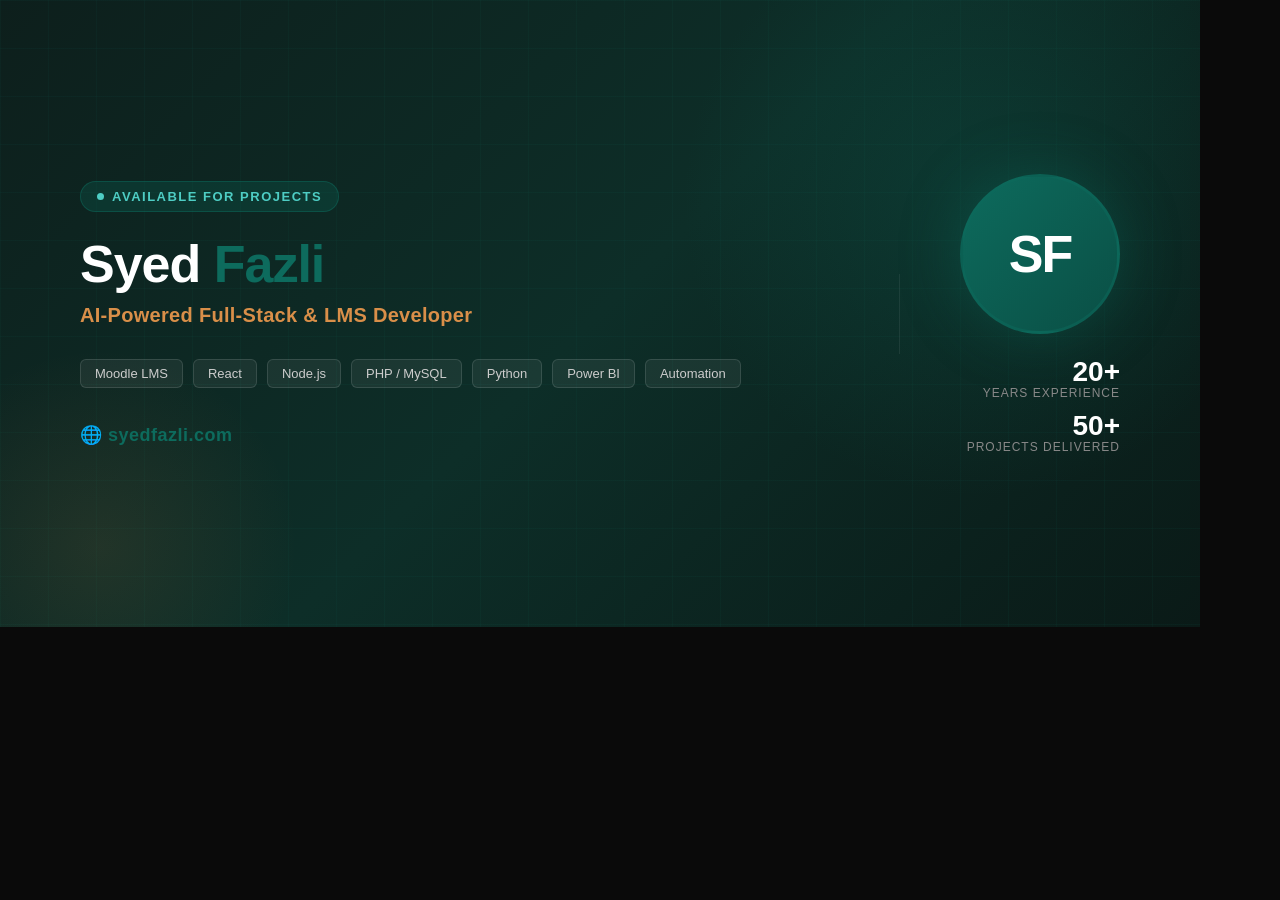
==== banner.html @ 3759130c "Add LinkedIn featured/post banner (1200x627)" ====
<!DOCTYPE html>
<html>
<head>
<meta charset="UTF-8"/>
<style>
  * { margin: 0; padding: 0; box-sizing: border-box; }
  body { width: 1200px; height: 627px; overflow: hidden; font-family: 'Segoe UI', Arial, sans-serif; background: #0a0a0a; }

  .banner {
    width: 1200px;
    height: 627px;
    background: linear-gradient(135deg, #0d1f1c 0%, #0d2e28 50%, #0a1a17 100%);
    position: relative;
    display: flex;
    align-items: center;
    padding: 60px 80px;
    overflow: hidden;
  }

  /* background grid pattern */
  .banner::before {
    content: '';
    position: absolute;
    inset: 0;
    background-image:
      linear-gradient(rgba(13,107,93,0.08) 1px, transparent 1px),
      linear-gradient(90deg, rgba(13,107,93,0.08) 1px, transparent 1px);
    background-size: 48px 48px;
  }

  /* glow orb */
  .orb {
    position: absolute;
    right: -80px;
    top: -100px;
    width: 600px;
    height: 600px;
    border-radius: 50%;
    background: radial-gradient(circle, rgba(13,107,93,0.25) 0%, transparent 70%);
    pointer-events: none;
  }
  .orb2 {
    position: absolute;
    left: -100px;
    bottom: -120px;
    width: 400px;
    height: 400px;
    border-radius: 50%;
    background: radial-gradient(circle, rgba(217,143,73,0.1) 0%, transparent 70%);
    pointer-events: none;
  }

  .left {
    flex: 1;
    position: relative;
    z-index: 2;
  }

  .available-badge {
    display: inline-flex;
    align-items: center;
    gap: 8px;
    background: rgba(13,107,93,0.25);
    border: 1px solid rgba(13,107,93,0.5);
    color: #4ecdc4;
    font-size: 13px;
    font-weight: 600;
    letter-spacing: 1.5px;
    text-transform: uppercase;
    padding: 7px 16px;
    border-radius: 100px;
    margin-bottom: 24px;
  }
  .available-badge .dot {
    width: 7px; height: 7px;
    border-radius: 50%;
    background: #4ecdc4;
    animation: pulse 2s infinite;
  }
  @keyframes pulse {
    0%,100% { opacity: 1; }
    50% { opacity: 0.3; }
  }

  h1 {
    font-size: 52px;
    font-weight: 800;
    color: #ffffff;
    line-height: 1.1;
    margin-bottom: 10px;
    letter-spacing: -1px;
  }
  h1 span { color: #0d6b5d; }

  .subtitle {
    font-size: 20px;
    color: #d98f49;
    font-weight: 600;
    margin-bottom: 32px;
    letter-spacing: 0.3px;
  }

  .pills {
    display: flex;
    flex-wrap: wrap;
    gap: 10px;
    margin-bottom: 36px;
  }
  .pill {
    background: rgba(255,255,255,0.06);
    border: 1px solid rgba(255,255,255,0.12);
    color: #ccc;
    font-size: 13px;
    font-weight: 500;
    padding: 6px 14px;
    border-radius: 6px;
  }

  .url {
    font-size: 18px;
    color: #ffffff;
    font-weight: 700;
    letter-spacing: 0.5px;
  }
  .url span { color: #0d6b5d; }

  .right {
    position: relative;
    z-index: 2;
    display: flex;
    flex-direction: column;
    align-items: flex-end;
    gap: 16px;
  }

  .initials-circle {
    width: 160px;
    height: 160px;
    border-radius: 50%;
    background: linear-gradient(135deg, #0d6b5d, #0a4f45);
    border: 3px solid rgba(13,107,93,0.5);
    display: flex;
    align-items: center;
    justify-content: center;
    font-size: 52px;
    font-weight: 800;
    color: white;
    letter-spacing: -2px;
    box-shadow: 0 0 60px rgba(13,107,93,0.4);
  }

  .stats {
    display: flex;
    flex-direction: column;
    gap: 12px;
    margin-top: 8px;
  }
  .stat {
    text-align: right;
  }
  .stat .num {
    font-size: 28px;
    font-weight: 800;
    color: #ffffff;
    line-height: 1;
  }
  .stat .label {
    font-size: 12px;
    color: #888;
    font-weight: 500;
    text-transform: uppercase;
    letter-spacing: 1px;
  }

  .divider {
    width: 1px;
    height: 80px;
    background: rgba(255,255,255,0.08);
    margin: 0 60px;
  }
</style>
</head>
<body>
<div class="banner">
  <div class="orb"></div>
  <div class="orb2"></div>

  <div class="left">
    <div class="available-badge">
      <span class="dot"></span>
      Available for Projects
    </div>
    <h1>Syed <span>Fazli</span></h1>
    <p class="subtitle">AI-Powered Full-Stack &amp; LMS Developer</p>
    <div class="pills">
      <span class="pill">Moodle LMS</span>
      <span class="pill">React</span>
      <span class="pill">Node.js</span>
      <span class="pill">PHP / MySQL</span>
      <span class="pill">Python</span>
      <span class="pill">Power BI</span>
      <span class="pill">Automation</span>
    </div>
    <p class="url">🌐 <span>syedfazli.com</span></p>
  </div>

  <div class="divider"></div>

  <div class="right">
    <div class="initials-circle">SF</div>
    <div class="stats">
      <div class="stat">
        <div class="num">20+</div>
        <div class="label">Years Experience</div>
      </div>
      <div class="stat">
        <div class="num">50+</div>
        <div class="label">Projects Delivered</div>
      </div>
    </div>
  </div>
</div>
</body>
</html>
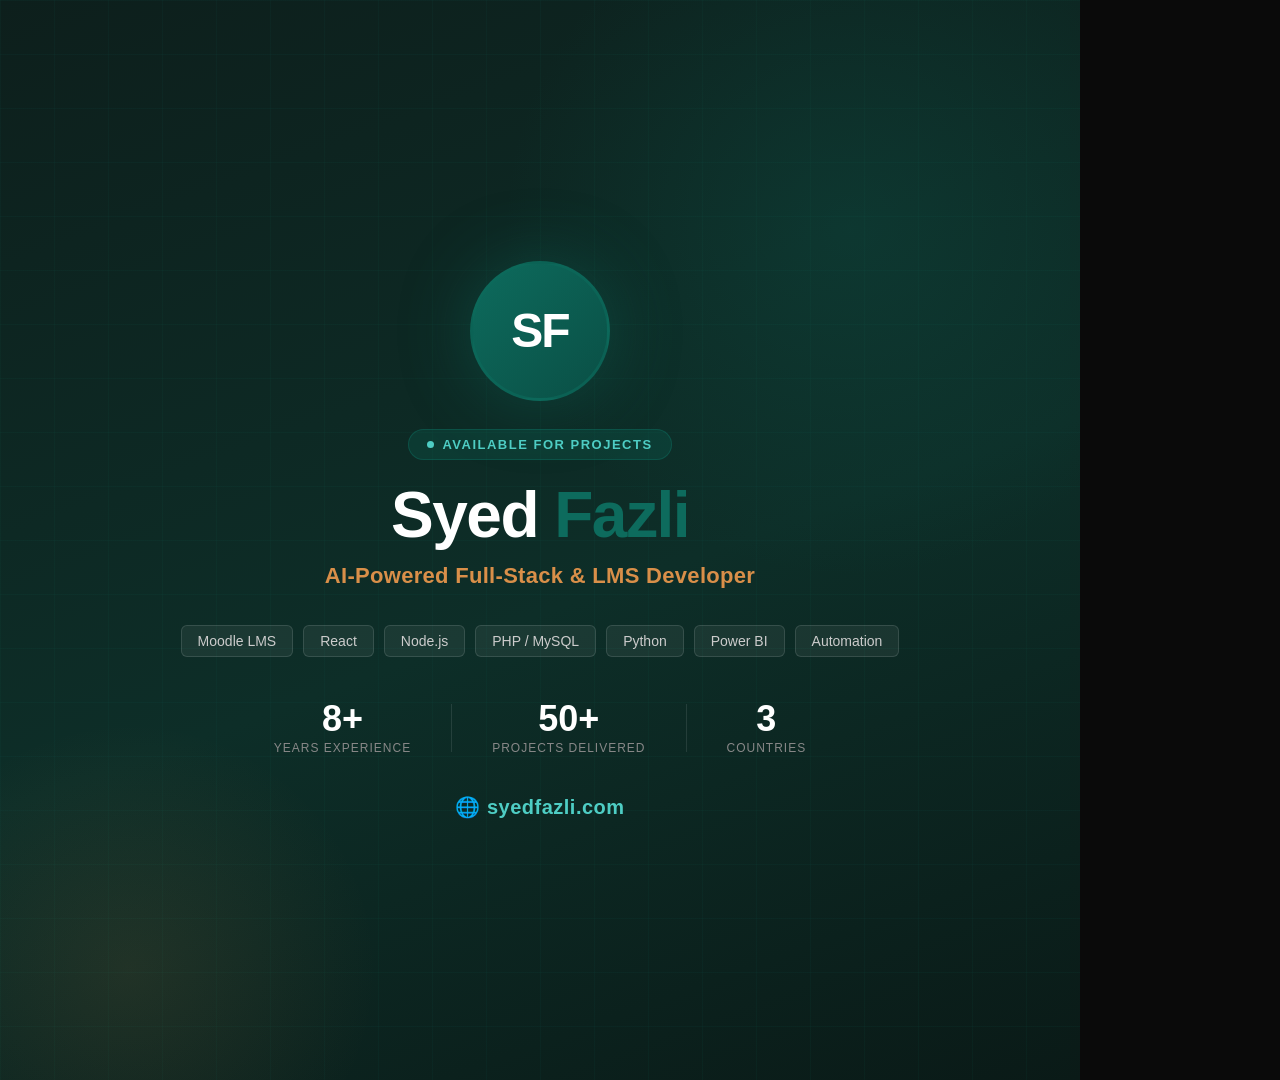
==== commit 0194ddf7: "Resize banner to 1080x1080 square LinkedIn post format" ====
--- a/banner.html
+++ b/banner.html
@@ -4,17 +4,20 @@
 <meta charset="UTF-8"/>
 <style>
   * { margin: 0; padding: 0; box-sizing: border-box; }
-  body { width: 1200px; height: 627px; overflow: hidden; font-family: 'Segoe UI', Arial, sans-serif; background: #0a0a0a; }
+  body { width: 1080px; height: 1080px; overflow: hidden; font-family: 'Segoe UI', Arial, sans-serif; background: #0a0a0a; }
 
   .banner {
-    width: 1200px;
-    height: 627px;
-    background: linear-gradient(135deg, #0d1f1c 0%, #0d2e28 50%, #0a1a17 100%);
+    width: 1080px;
+    height: 1080px;
+    background: linear-gradient(160deg, #0d1f1c 0%, #0d2e28 55%, #0a1a17 100%);
     position: relative;
     display: flex;
-    align-items: center;
-    padding: 60px 80px;
+    flex-direction: column;
+    align-items: center;
+    justify-content: center;
+    padding: 80px 90px;
     overflow: hidden;
+    text-align: center;
   }
 
   /* background grid pattern */
@@ -25,35 +28,56 @@
     background-image:
       linear-gradient(rgba(13,107,93,0.08) 1px, transparent 1px),
       linear-gradient(90deg, rgba(13,107,93,0.08) 1px, transparent 1px);
-    background-size: 48px 48px;
-  }
-
-  /* glow orb */
+    background-size: 54px 54px;
+  }
+
+  /* glow orbs */
   .orb {
     position: absolute;
-    right: -80px;
-    top: -100px;
-    width: 600px;
-    height: 600px;
-    border-radius: 50%;
-    background: radial-gradient(circle, rgba(13,107,93,0.25) 0%, transparent 70%);
+    right: -120px;
+    top: -120px;
+    width: 700px;
+    height: 700px;
+    border-radius: 50%;
+    background: radial-gradient(circle, rgba(13,107,93,0.22) 0%, transparent 70%);
     pointer-events: none;
   }
   .orb2 {
     position: absolute;
-    left: -100px;
-    bottom: -120px;
-    width: 400px;
-    height: 400px;
+    left: -120px;
+    bottom: -140px;
+    width: 500px;
+    height: 500px;
     border-radius: 50%;
     background: radial-gradient(circle, rgba(217,143,73,0.1) 0%, transparent 70%);
     pointer-events: none;
   }
 
-  .left {
-    flex: 1;
+  .content {
     position: relative;
     z-index: 2;
+    display: flex;
+    flex-direction: column;
+    align-items: center;
+    gap: 0;
+    width: 100%;
+  }
+
+  .initials-circle {
+    width: 140px;
+    height: 140px;
+    border-radius: 50%;
+    background: linear-gradient(135deg, #0d6b5d, #0a4f45);
+    border: 3px solid rgba(13,107,93,0.6);
+    display: flex;
+    align-items: center;
+    justify-content: center;
+    font-size: 48px;
+    font-weight: 800;
+    color: white;
+    letter-spacing: -2px;
+    box-shadow: 0 0 70px rgba(13,107,93,0.45);
+    margin-bottom: 28px;
   }
 
   .available-badge {
@@ -67,9 +91,9 @@
     font-weight: 600;
     letter-spacing: 1.5px;
     text-transform: uppercase;
-    padding: 7px 16px;
+    padding: 7px 18px;
     border-radius: 100px;
-    margin-bottom: 24px;
+    margin-bottom: 22px;
   }
   .available-badge .dot {
     width: 7px; height: 7px;
@@ -83,83 +107,53 @@
   }
 
   h1 {
-    font-size: 52px;
+    font-size: 64px;
     font-weight: 800;
     color: #ffffff;
-    line-height: 1.1;
-    margin-bottom: 10px;
-    letter-spacing: -1px;
+    line-height: 1.05;
+    margin-bottom: 14px;
+    letter-spacing: -1.5px;
   }
   h1 span { color: #0d6b5d; }
 
   .subtitle {
-    font-size: 20px;
+    font-size: 22px;
     color: #d98f49;
     font-weight: 600;
-    margin-bottom: 32px;
+    margin-bottom: 36px;
     letter-spacing: 0.3px;
   }
 
   .pills {
     display: flex;
     flex-wrap: wrap;
+    justify-content: center;
     gap: 10px;
-    margin-bottom: 36px;
+    margin-bottom: 44px;
+    max-width: 780px;
   }
   .pill {
     background: rgba(255,255,255,0.06);
     border: 1px solid rgba(255,255,255,0.12);
     color: #ccc;
-    font-size: 13px;
+    font-size: 14px;
     font-weight: 500;
-    padding: 6px 14px;
+    padding: 7px 16px;
     border-radius: 6px;
   }
 
-  .url {
-    font-size: 18px;
-    color: #ffffff;
-    font-weight: 700;
-    letter-spacing: 0.5px;
-  }
-  .url span { color: #0d6b5d; }
-
-  .right {
-    position: relative;
-    z-index: 2;
-    display: flex;
-    flex-direction: column;
-    align-items: flex-end;
-    gap: 16px;
-  }
-
-  .initials-circle {
-    width: 160px;
-    height: 160px;
-    border-radius: 50%;
-    background: linear-gradient(135deg, #0d6b5d, #0a4f45);
-    border: 3px solid rgba(13,107,93,0.5);
-    display: flex;
-    align-items: center;
-    justify-content: center;
-    font-size: 52px;
-    font-weight: 800;
-    color: white;
-    letter-spacing: -2px;
-    box-shadow: 0 0 60px rgba(13,107,93,0.4);
-  }
-
-  .stats {
-    display: flex;
-    flex-direction: column;
-    gap: 12px;
-    margin-top: 8px;
+  .stats-row {
+    display: flex;
+    align-items: center;
+    gap: 0;
+    margin-bottom: 40px;
   }
   .stat {
-    text-align: right;
+    text-align: center;
+    padding: 0 40px;
   }
   .stat .num {
-    font-size: 28px;
+    font-size: 36px;
     font-weight: 800;
     color: #ffffff;
     line-height: 1;
@@ -170,14 +164,21 @@
     font-weight: 500;
     text-transform: uppercase;
     letter-spacing: 1px;
-  }
-
-  .divider {
+    margin-top: 4px;
+  }
+  .stat-divider {
     width: 1px;
-    height: 80px;
-    background: rgba(255,255,255,0.08);
-    margin: 0 60px;
-  }
+    height: 48px;
+    background: rgba(255,255,255,0.1);
+  }
+
+  .url {
+    font-size: 20px;
+    color: #ffffff;
+    font-weight: 700;
+    letter-spacing: 0.5px;
+  }
+  .url span { color: #4ecdc4; }
 </style>
 </head>
 <body>
@@ -185,7 +186,8 @@
   <div class="orb"></div>
   <div class="orb2"></div>
 
-  <div class="left">
+  <div class="content">
+    <div class="initials-circle">SF</div>
     <div class="available-badge">
       <span class="dot"></span>
       Available for Projects
@@ -201,23 +203,23 @@
       <span class="pill">Power BI</span>
       <span class="pill">Automation</span>
     </div>
-    <p class="url">🌐 <span>syedfazli.com</span></p>
-  </div>
-
-  <div class="divider"></div>
-
-  <div class="right">
-    <div class="initials-circle">SF</div>
-    <div class="stats">
+    <div class="stats-row">
       <div class="stat">
-        <div class="num">20+</div>
+        <div class="num">8+</div>
         <div class="label">Years Experience</div>
       </div>
+      <div class="stat-divider"></div>
       <div class="stat">
         <div class="num">50+</div>
         <div class="label">Projects Delivered</div>
       </div>
+      <div class="stat-divider"></div>
+      <div class="stat">
+        <div class="num">3</div>
+        <div class="label">Countries</div>
+      </div>
     </div>
+    <p class="url">🌐 <span>syedfazli.com</span></p>
   </div>
 </div>
 </body>
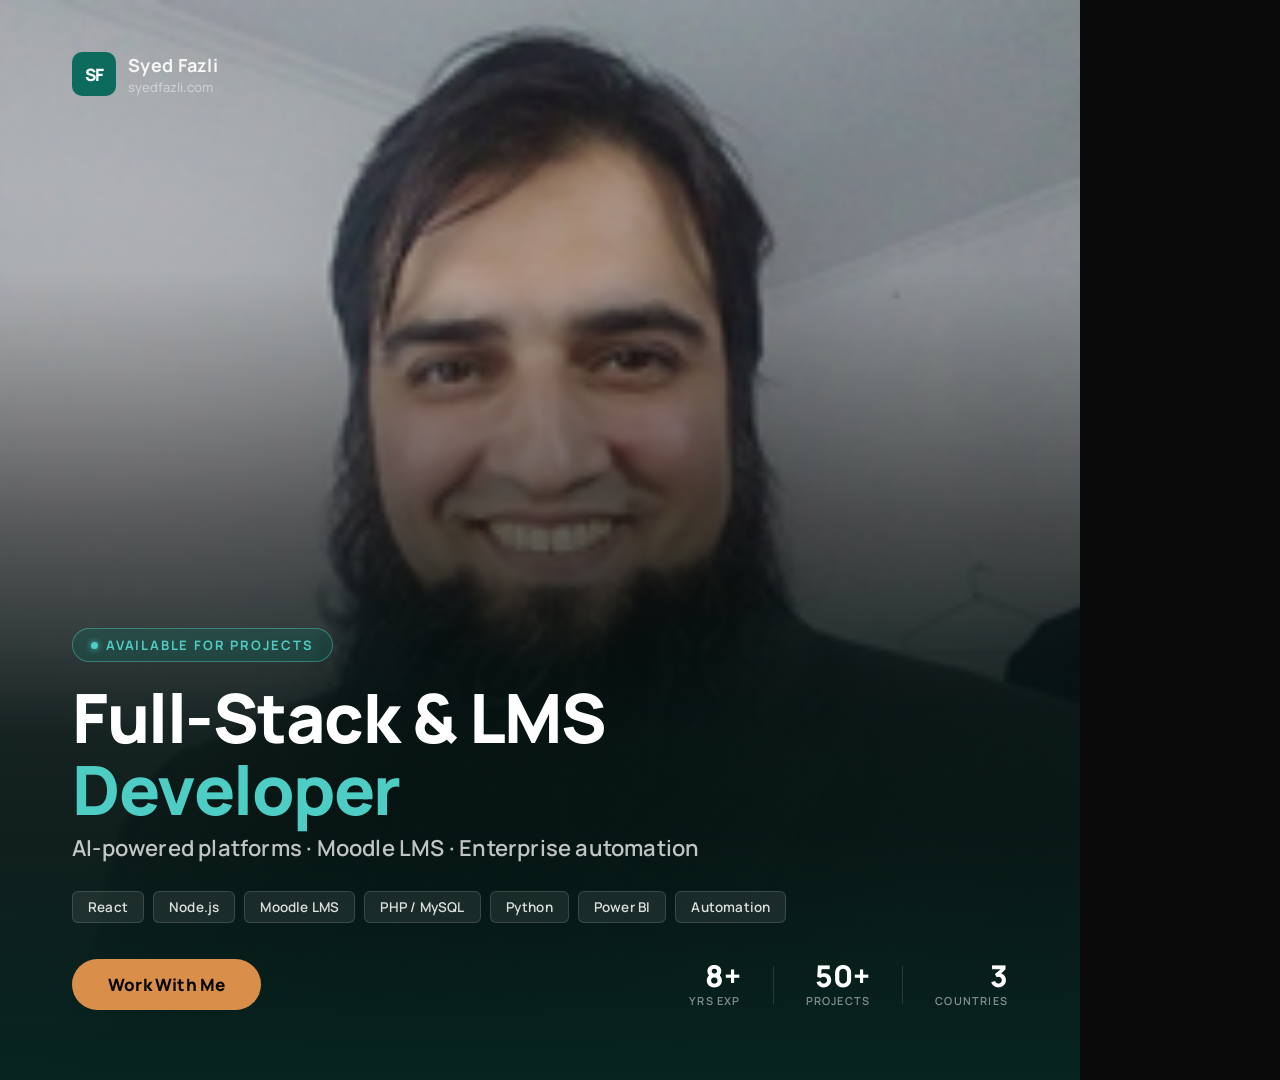
==== commit d09a5e96: "Redesign banner with photo BG, dark overlay, bottom text layout (LinkedIn post style)" ====
--- a/banner.html
+++ b/banner.html
@@ -2,224 +2,245 @@
 <html>
 <head>
 <meta charset="UTF-8"/>
+<link href="https://fonts.googleapis.com/css2?family=Manrope:wght@400;600;700;800&display=swap" rel="stylesheet"/>
 <style>
   * { margin: 0; padding: 0; box-sizing: border-box; }
-  body { width: 1080px; height: 1080px; overflow: hidden; font-family: 'Segoe UI', Arial, sans-serif; background: #0a0a0a; }
+  body { width: 1080px; height: 1080px; overflow: hidden; font-family: 'Manrope', 'Segoe UI', Arial, sans-serif; background: #0a0a0a; }
 
   .banner {
     width: 1080px;
     height: 1080px;
-    background: linear-gradient(160deg, #0d1f1c 0%, #0d2e28 55%, #0a1a17 100%);
     position: relative;
-    display: flex;
-    flex-direction: column;
-    align-items: center;
-    justify-content: center;
-    padding: 80px 90px;
     overflow: hidden;
-    text-align: center;
-  }
-
-  /* background grid pattern */
-  .banner::before {
+  }
+
+  /* Photo background */
+  .bg-photo {
+    position: absolute;
+    inset: 0;
+    background: url('./assets/personalpic.png') center top / cover no-repeat;
+    filter: brightness(0.85);
+  }
+
+  /* Dark gradient overlay — bottom two-thirds readable */
+  .overlay {
+    position: absolute;
+    inset: 0;
+    background: linear-gradient(
+      to bottom,
+      rgba(0,0,0,0.0)   0%,
+      rgba(0,0,0,0.1)  25%,
+      rgba(0,0,0,0.55) 48%,
+      rgba(5,20,18,0.92) 68%,
+      rgba(5,20,18,1.0) 100%
+    );
+  }
+
+  /* Subtle teal tint at very bottom edge */
+  .overlay::after {
     content: '';
     position: absolute;
-    inset: 0;
-    background-image:
-      linear-gradient(rgba(13,107,93,0.08) 1px, transparent 1px),
-      linear-gradient(90deg, rgba(13,107,93,0.08) 1px, transparent 1px);
-    background-size: 54px 54px;
-  }
-
-  /* glow orbs */
-  .orb {
-    position: absolute;
-    right: -120px;
-    top: -120px;
-    width: 700px;
-    height: 700px;
-    border-radius: 50%;
-    background: radial-gradient(circle, rgba(13,107,93,0.22) 0%, transparent 70%);
-    pointer-events: none;
-  }
-  .orb2 {
-    position: absolute;
-    left: -120px;
-    bottom: -140px;
-    width: 500px;
-    height: 500px;
-    border-radius: 50%;
-    background: radial-gradient(circle, rgba(217,143,73,0.1) 0%, transparent 70%);
-    pointer-events: none;
-  }
-
+    bottom: 0; left: 0; right: 0;
+    height: 260px;
+    background: linear-gradient(to top, rgba(13,107,93,0.18), transparent);
+  }
+
+  /* Content sits above overlays */
   .content {
-    position: relative;
+    position: absolute;
+    bottom: 0; left: 0; right: 0;
+    padding: 0 72px 70px;
     z-index: 2;
-    display: flex;
-    flex-direction: column;
-    align-items: center;
-    gap: 0;
-    width: 100%;
-  }
-
-  .initials-circle {
-    width: 140px;
-    height: 140px;
-    border-radius: 50%;
-    background: linear-gradient(135deg, #0d6b5d, #0a4f45);
-    border: 3px solid rgba(13,107,93,0.6);
-    display: flex;
-    align-items: center;
-    justify-content: center;
-    font-size: 48px;
-    font-weight: 800;
-    color: white;
-    letter-spacing: -2px;
-    box-shadow: 0 0 70px rgba(13,107,93,0.45);
-    margin-bottom: 28px;
-  }
-
-  .available-badge {
+  }
+
+  .badge {
     display: inline-flex;
     align-items: center;
     gap: 8px;
-    background: rgba(13,107,93,0.25);
-    border: 1px solid rgba(13,107,93,0.5);
+    background: rgba(13,107,93,0.3);
+    border: 1px solid rgba(78,205,196,0.45);
     color: #4ecdc4;
     font-size: 13px;
-    font-weight: 600;
-    letter-spacing: 1.5px;
+    font-weight: 700;
+    letter-spacing: 1.8px;
     text-transform: uppercase;
     padding: 7px 18px;
     border-radius: 100px;
-    margin-bottom: 22px;
-  }
-  .available-badge .dot {
+    margin-bottom: 20px;
+  }
+  .badge .dot {
     width: 7px; height: 7px;
     border-radius: 50%;
     background: #4ecdc4;
+    box-shadow: 0 0 6px #4ecdc4;
     animation: pulse 2s infinite;
   }
   @keyframes pulse {
-    0%,100% { opacity: 1; }
-    50% { opacity: 0.3; }
+    0%,100% { opacity: 1; transform: scale(1); }
+    50% { opacity: 0.4; transform: scale(0.8); }
   }
 
   h1 {
-    font-size: 64px;
+    font-size: 68px;
     font-weight: 800;
     color: #ffffff;
     line-height: 1.05;
-    margin-bottom: 14px;
+    margin-bottom: 8px;
     letter-spacing: -1.5px;
   }
-  h1 span { color: #0d6b5d; }
+  h1 em {
+    font-style: normal;
+    color: #4ecdc4;
+  }
 
   .subtitle {
     font-size: 22px;
-    color: #d98f49;
+    color: rgba(255,255,255,0.75);
     font-weight: 600;
+    margin-bottom: 28px;
+    letter-spacing: 0.2px;
+  }
+
+  .pills {
+    display: flex;
+    flex-wrap: wrap;
+    gap: 9px;
     margin-bottom: 36px;
-    letter-spacing: 0.3px;
-  }
-
-  .pills {
-    display: flex;
-    flex-wrap: wrap;
-    justify-content: center;
-    gap: 10px;
-    margin-bottom: 44px;
-    max-width: 780px;
   }
   .pill {
-    background: rgba(255,255,255,0.06);
-    border: 1px solid rgba(255,255,255,0.12);
-    color: #ccc;
-    font-size: 14px;
-    font-weight: 500;
-    padding: 7px 16px;
+    background: rgba(255,255,255,0.08);
+    border: 1px solid rgba(255,255,255,0.14);
+    color: rgba(255,255,255,0.85);
+    font-size: 13.5px;
+    font-weight: 600;
+    padding: 6px 15px;
     border-radius: 6px;
-  }
-
-  .stats-row {
-    display: flex;
-    align-items: center;
-    gap: 0;
-    margin-bottom: 40px;
+    letter-spacing: 0.2px;
+  }
+
+  .bottom-row {
+    display: flex;
+    align-items: center;
+    justify-content: space-between;
+  }
+
+  .cta {
+    display: inline-block;
+    background: #d98f49;
+    color: #0a0a0a;
+    font-size: 17px;
+    font-weight: 800;
+    padding: 14px 36px;
+    border-radius: 100px;
+    letter-spacing: 0.2px;
+  }
+
+  .stats {
+    display: flex;
+    gap: 32px;
+    align-items: center;
   }
   .stat {
-    text-align: center;
-    padding: 0 40px;
+    text-align: right;
   }
   .stat .num {
-    font-size: 36px;
+    font-size: 30px;
     font-weight: 800;
     color: #ffffff;
     line-height: 1;
   }
-  .stat .label {
-    font-size: 12px;
-    color: #888;
+  .stat .lbl {
+    font-size: 11px;
+    color: rgba(255,255,255,0.5);
+    text-transform: uppercase;
+    letter-spacing: 1.2px;
+    font-weight: 600;
+    margin-top: 2px;
+  }
+  .stat-sep {
+    width: 1px;
+    height: 38px;
+    background: rgba(255,255,255,0.12);
+  }
+
+  /* Top-left branding */
+  .brand {
+    position: absolute;
+    top: 52px;
+    left: 72px;
+    z-index: 2;
+    display: flex;
+    align-items: center;
+    gap: 12px;
+  }
+  .brand-mark {
+    width: 44px; height: 44px;
+    border-radius: 10px;
+    background: #0d6b5d;
+    display: flex; align-items: center; justify-content: center;
+    font-size: 17px; font-weight: 800; color: white; letter-spacing: -1px;
+  }
+  .brand-name {
+    font-size: 18px;
+    font-weight: 700;
+    color: rgba(255,255,255,0.9);
+    letter-spacing: 0.3px;
+  }
+  .brand-url {
+    font-size: 13px;
+    color: rgba(255,255,255,0.45);
     font-weight: 500;
-    text-transform: uppercase;
-    letter-spacing: 1px;
-    margin-top: 4px;
-  }
-  .stat-divider {
-    width: 1px;
-    height: 48px;
-    background: rgba(255,255,255,0.1);
-  }
-
-  .url {
-    font-size: 20px;
-    color: #ffffff;
-    font-weight: 700;
-    letter-spacing: 0.5px;
-  }
-  .url span { color: #4ecdc4; }
+    margin-top: 1px;
+  }
 </style>
 </head>
 <body>
 <div class="banner">
-  <div class="orb"></div>
-  <div class="orb2"></div>
-
+  <div class="bg-photo"></div>
+  <div class="overlay"></div>
+
+  <!-- Top-left brand -->
+  <div class="brand">
+    <div class="brand-mark">SF</div>
+    <div>
+      <div class="brand-name">Syed Fazli</div>
+      <div class="brand-url">syedfazli.com</div>
+    </div>
+  </div>
+
+  <!-- Bottom content -->
   <div class="content">
-    <div class="initials-circle">SF</div>
-    <div class="available-badge">
-      <span class="dot"></span>
-      Available for Projects
-    </div>
-    <h1>Syed <span>Fazli</span></h1>
-    <p class="subtitle">AI-Powered Full-Stack &amp; LMS Developer</p>
+    <div class="badge"><span class="dot"></span> Available for Projects</div>
+    <h1>Full-Stack &amp; LMS<br><em>Developer</em></h1>
+    <p class="subtitle">AI-powered platforms · Moodle LMS · Enterprise automation</p>
     <div class="pills">
-      <span class="pill">Moodle LMS</span>
       <span class="pill">React</span>
       <span class="pill">Node.js</span>
+      <span class="pill">Moodle LMS</span>
       <span class="pill">PHP / MySQL</span>
       <span class="pill">Python</span>
       <span class="pill">Power BI</span>
       <span class="pill">Automation</span>
     </div>
-    <div class="stats-row">
-      <div class="stat">
-        <div class="num">8+</div>
-        <div class="label">Years Experience</div>
-      </div>
-      <div class="stat-divider"></div>
-      <div class="stat">
-        <div class="num">50+</div>
-        <div class="label">Projects Delivered</div>
-      </div>
-      <div class="stat-divider"></div>
-      <div class="stat">
-        <div class="num">3</div>
-        <div class="label">Countries</div>
+    <div class="bottom-row">
+      <a class="cta">Work With Me</a>
+      <div class="stats">
+        <div class="stat">
+          <div class="num">8+</div>
+          <div class="lbl">Yrs Exp</div>
+        </div>
+        <div class="stat-sep"></div>
+        <div class="stat">
+          <div class="num">50+</div>
+          <div class="lbl">Projects</div>
+        </div>
+        <div class="stat-sep"></div>
+        <div class="stat">
+          <div class="num">3</div>
+          <div class="lbl">Countries</div>
+        </div>
       </div>
     </div>
-    <p class="url">🌐 <span>syedfazli.com</span></p>
   </div>
 </div>
 </body>
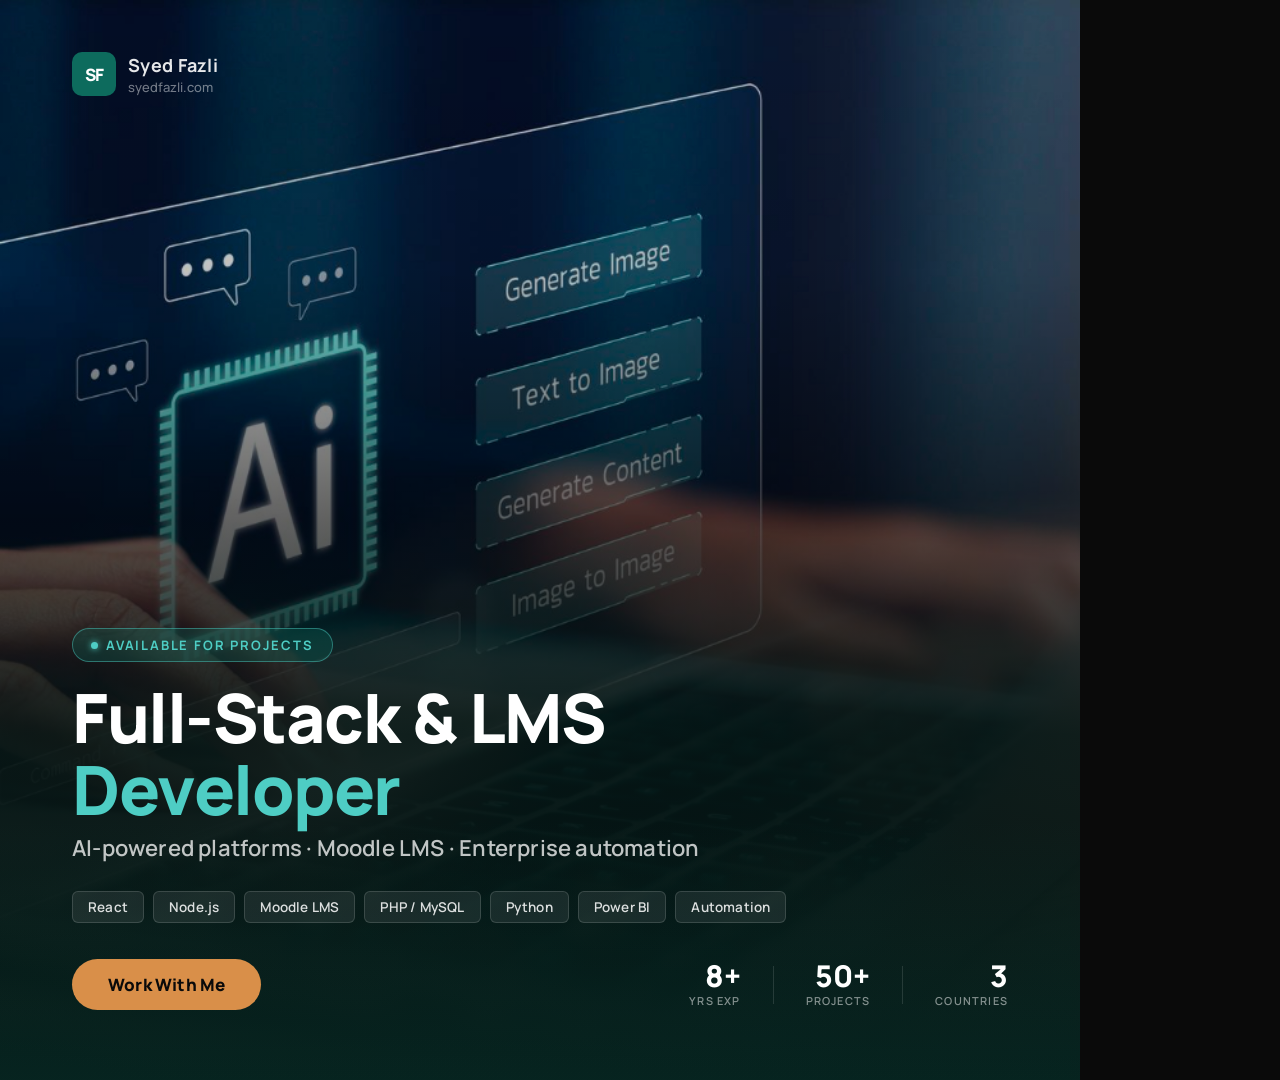
==== commit 361adff6: "Switch banner background to 10408.jpg" ====
--- a/banner.html
+++ b/banner.html
@@ -18,7 +18,7 @@
   .bg-photo {
     position: absolute;
     inset: 0;
-    background: url('./assets/personalpic.png') center top / cover no-repeat;
+    background: url('./10408.jpg') center top / cover no-repeat;
     filter: brightness(0.85);
   }
 
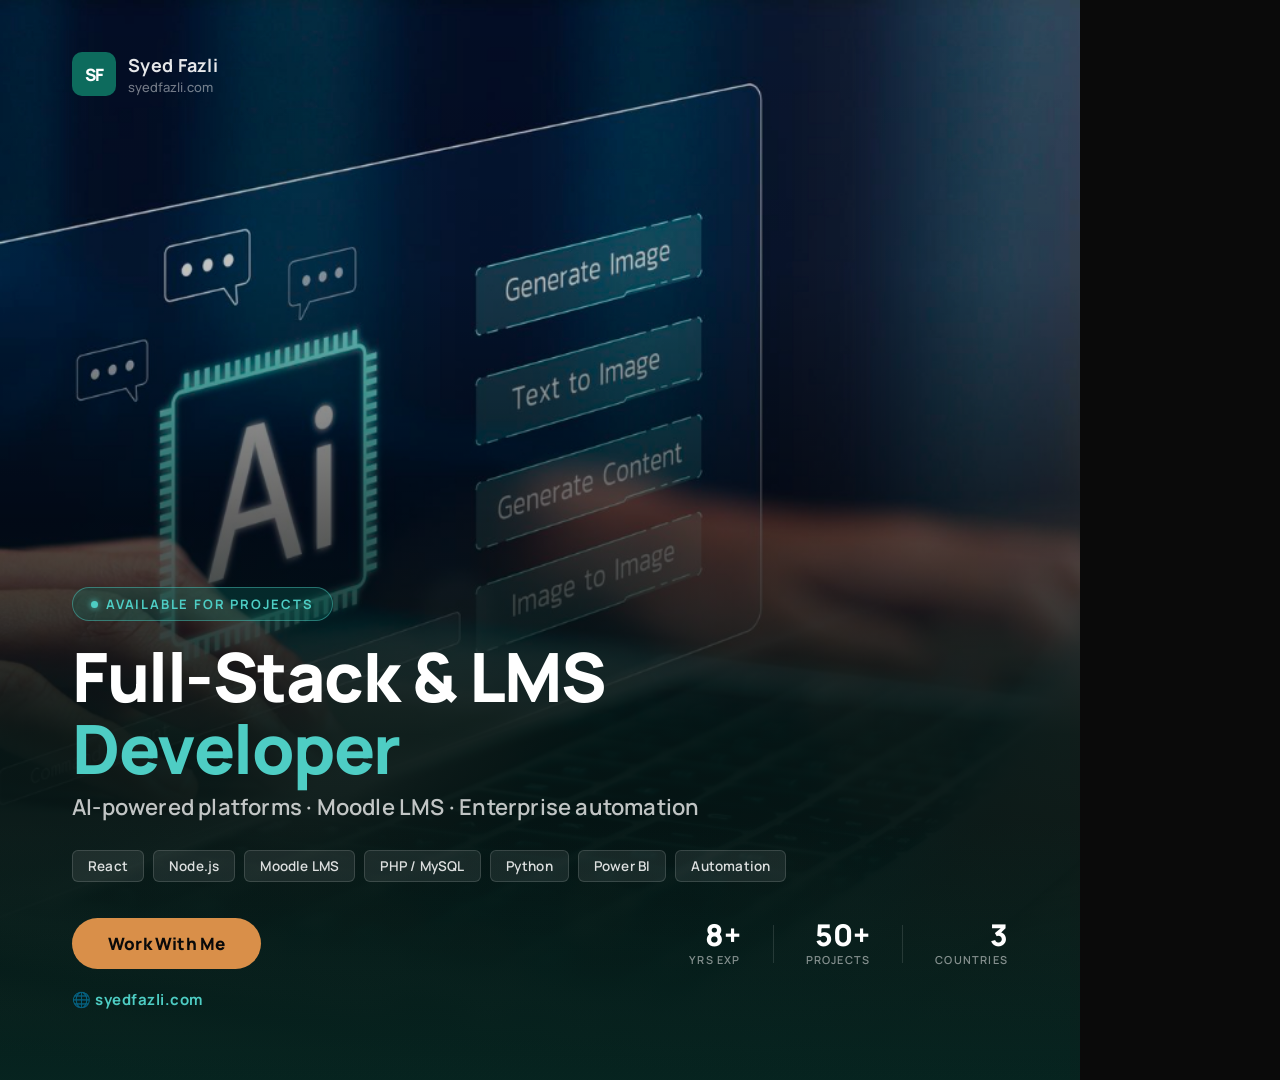
==== commit 80efc30f: "Add syedfazli.com URL at bottom of banner" ====
--- a/banner.html
+++ b/banner.html
@@ -122,6 +122,7 @@
     display: flex;
     align-items: center;
     justify-content: space-between;
+    margin-bottom: 20px;
   }
 
   .cta {
@@ -161,6 +162,17 @@
     width: 1px;
     height: 38px;
     background: rgba(255,255,255,0.12);
+  }
+
+  .bottom-url {
+    font-size: 15px;
+    color: rgba(255,255,255,0.45);
+    font-weight: 600;
+    letter-spacing: 0.5px;
+  }
+  .bottom-url span {
+    color: #4ecdc4;
+    font-weight: 700;
   }
 
   /* Top-left branding */
@@ -241,6 +253,7 @@
         </div>
       </div>
     </div>
+    <p class="bottom-url">🌐 <span>syedfazli.com</span></p>
   </div>
 </div>
 </body>
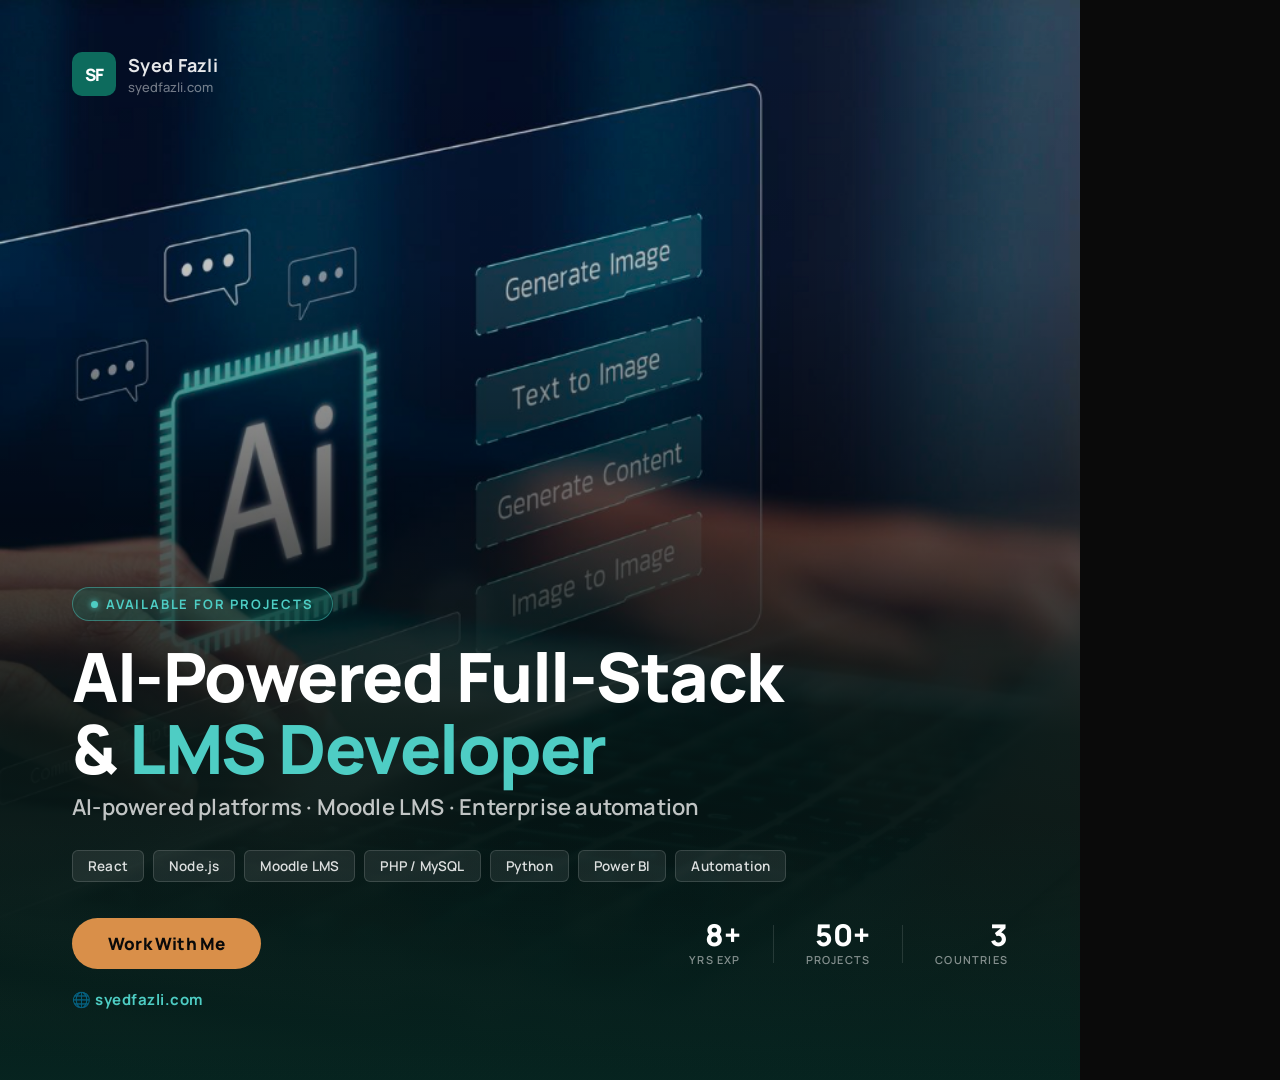
==== commit 4ce56f38: "Update banner headline to AI-Powered Full-Stack & LMS Developer" ====
--- a/banner.html
+++ b/banner.html
@@ -223,7 +223,7 @@
   <!-- Bottom content -->
   <div class="content">
     <div class="badge"><span class="dot"></span> Available for Projects</div>
-    <h1>Full-Stack &amp; LMS<br><em>Developer</em></h1>
+    <h1>AI-Powered Full-Stack<br>&amp; <em>LMS Developer</em></h1>
     <p class="subtitle">AI-powered platforms · Moodle LMS · Enterprise automation</p>
     <div class="pills">
       <span class="pill">React</span>
